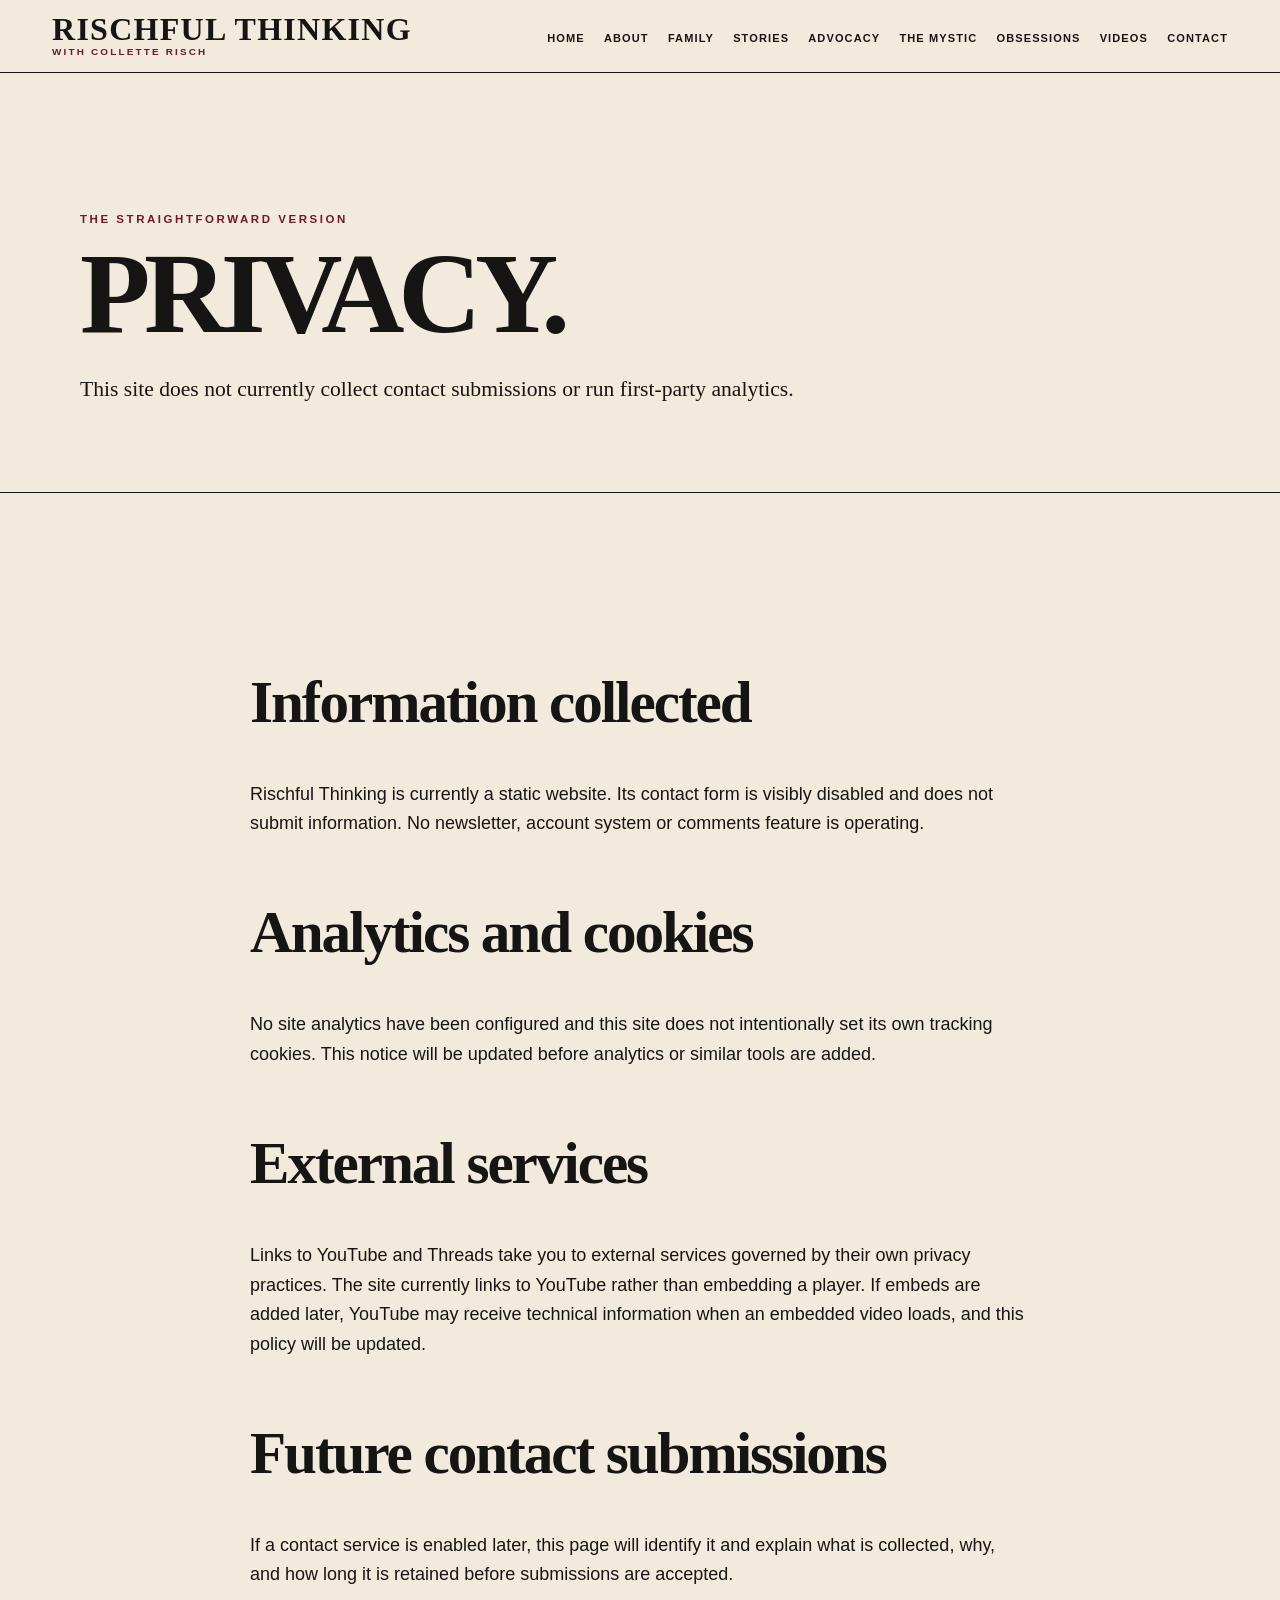
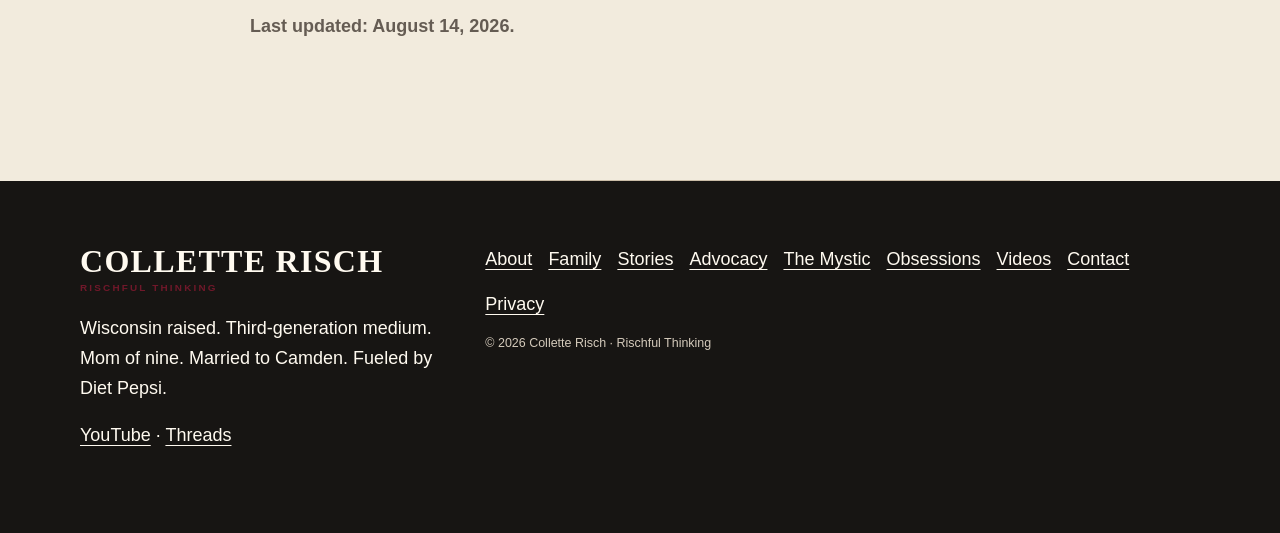
==== privacy.html @ d6f3a0db "Polish launch copy and format site sources" ====
<!doctype html>
<html lang="en">
  <head>
    <meta charset="utf-8" />
    <meta name="viewport" content="width=device-width,initial-scale=1" />
    <title>Privacy | Rischful Thinking</title>
    <meta
      name="description"
      content="Privacy information for Rischful Thinking, the website of Collette Risch."
    />
    <link rel="canonical" href="https://colletterisch.com/privacy.html" />
    <meta property="og:title" content="Privacy | Rischful Thinking" />
    <meta
      property="og:description"
      content="Privacy information for Rischful Thinking, the website of Collette Risch."
    />
    <meta property="og:url" content="https://colletterisch.com/privacy.html" />
    <meta property="og:type" content="website" />
    <meta property="og:site_name" content="Rischful Thinking" />
    <meta name="twitter:card" content="summary" />
    <meta name="twitter:title" content="Privacy | Rischful Thinking" />
    <meta
      name="twitter:description"
      content="Privacy information for Rischful Thinking, the website of Collette Risch."
    />
    <meta name="theme-color" content="#46101c" />
    <link rel="stylesheet" href="styles.css" />
    <script type="application/ld+json">
      {
        "@context": "https://schema.org",
        "@type": "WebPage",
        "name": "Privacy | Rischful Thinking",
        "url": "https://colletterisch.com/privacy.html"
      }
    </script>
    <script src="script.js" defer></script>
  </head>
  <body>
    <a class="skip" href="#main">Skip to content</a>
    <header class="masthead">
      <div class="masthead-inner">
        <a class="brand" href="index.html"
          ><strong>RISCHFUL THINKING</strong><span>with Collette Risch</span></a
        ><button
          class="nav-toggle"
          type="button"
          aria-expanded="false"
          aria-controls="primary-nav"
        >
          Menu
        </button>
        <nav class="primary-nav" id="primary-nav" aria-label="Primary">
          <ul class="nav-list">
            <li><a href="index.html">Home</a></li>
            <li><a href="about.html">About</a></li>
            <li><a href="family.html">Family</a></li>
            <li><a href="stories.html">Stories</a></li>
            <li><a href="advocacy.html">Advocacy</a></li>
            <li><a href="mystic.html">The Mystic</a></li>
            <li><a href="obsessions.html">Obsessions</a></li>
            <li><a href="videos.html">Videos</a></li>
            <li><a href="contact.html">Contact</a></li>
          </ul>
        </nav>
      </div>
    </header>
    <main id="main">
      <section class="page-hero">
        <div class="wrap">
          <p class="eyebrow">The straightforward version</p>
          <h1>PRIVACY.</h1>
          <p class="standfirst">
            This site does not currently collect contact submissions or run
            first-party analytics.
          </p>
        </div>
      </section>
      <article class="section article">
        <h2>Information collected</h2>
        <p>
          Rischful Thinking is currently a static website. Its contact form is
          visibly disabled and does not submit information. No newsletter,
          account system or comments feature is operating.
        </p>
        <h2>Analytics and cookies</h2>
        <p>
          No site analytics have been configured and this site does not
          intentionally set its own tracking cookies. This notice will be
          updated before analytics or similar tools are added.
        </p>
        <h2>External services</h2>
        <p>
          Links to YouTube and Threads take you to external services governed by
          their own privacy practices. The site currently links to YouTube
          rather than embedding a player. If embeds are added later, YouTube may
          receive technical information when an embedded video loads, and this
          policy will be updated.
        </p>
        <h2>Future contact submissions</h2>
        <p>
          If a contact service is enabled later, this page will identify it and
          explain what is collected, why, and how long it is retained before
          submissions are accepted.
        </p>
        <p class="meta">Last updated: August 14, 2026.</p>
      </article>
    </main>
    <footer class="footer">
      <div class="wrap footer-grid">
        <div>
          <a class="brand" href="index.html"
            ><strong>COLLETTE RISCH</strong><span>Rischful Thinking</span></a
          >
          <p>
            Wisconsin raised. Third-generation medium. Mom of nine. Married to
            Camden. Fueled by Diet Pepsi.
          </p>
          <p>
            <a href="https://www.youtube.com/@RischfulThinking">YouTube</a> ·
            <a href="https://www.threads.com/@collette_risch">Threads</a>
          </p>
        </div>
        <div>
          <nav aria-label="Footer">
            <a href="about.html">About</a><a href="family.html">Family</a
            ><a href="stories.html">Stories</a
            ><a href="advocacy.html">Advocacy</a
            ><a href="mystic.html">The Mystic</a
            ><a href="obsessions.html">Obsessions</a
            ><a href="videos.html">Videos</a><a href="contact.html">Contact</a
            ><a href="privacy.html">Privacy</a>
          </nav>
          <p class="fine">© 2026 Collette Risch · Rischful Thinking</p>
        </div>
      </div>
    </footer>
  </body>
</html>
---- styles.css ----
:root {
  --paper: #f2ebdd;
  --ink: #171513;
  --wine: #70182a;
  --dark: #46101c;
  --gold: #9a783f;
  --muted: #655c53;
  --line: #cbbda7;
  --white: #fffaf0;
  --serif: Georgia, "Times New Roman", serif;
  --sans: Arial, Helvetica, sans-serif;
}
* {
  box-sizing: border-box;
}
html {
  scroll-behavior: smooth;
}
body {
  margin: 0;
  background: var(--paper);
  color: var(--ink);
  font: 18px/1.65 var(--sans);
}
a {
  color: inherit;
  text-decoration-thickness: 1px;
  text-underline-offset: 0.2em;
}
a:hover {
  color: var(--wine);
}
a:focus-visible,
button:focus-visible,
input:focus-visible,
textarea:focus-visible {
  outline: 3px solid var(--gold);
  outline-offset: 4px;
}
.skip {
  position: absolute;
  left: -999px;
  top: 8px;
  background: var(--ink);
  color: white;
  padding: 0.6rem 1rem;
  z-index: 99;
}
.skip:focus {
  left: 8px;
}
.masthead {
  border-bottom: 1px solid var(--ink);
  background: rgba(242, 235, 221, 0.97);
  position: sticky;
  top: 0;
  z-index: 20;
}
.masthead-inner {
  max-width: 1240px;
  margin: auto;
  display: flex;
  align-items: center;
  justify-content: space-between;
  padding: 0.8rem 2rem;
  gap: 2rem;
}
.brand {
  text-decoration: none;
  line-height: 1;
}
.brand strong {
  font: 700 clamp(1.35rem, 3vw, 2rem)/1 var(--serif);
  letter-spacing: 0.04em;
}
.brand span {
  display: block;
  color: var(--wine);
  font: 700 0.62rem/1.5 var(--sans);
  letter-spacing: 0.22em;
  text-transform: uppercase;
}
.nav-toggle {
  display: none;
  border: 1px solid;
  background: none;
  padding: 0.65rem;
  font-weight: bold;
}
.nav-list {
  display: flex;
  list-style: none;
  margin: 0;
  padding: 0;
  gap: 1.2rem;
}
.nav-list a {
  text-decoration: none;
  text-transform: uppercase;
  font-size: 0.69rem;
  font-weight: bold;
  letter-spacing: 0.1em;
  padding: 0.6rem 0;
}
.nav-list a[aria-current="page"] {
  color: var(--wine);
  border-bottom: 2px solid;
}
.wrap {
  width: min(1120px, calc(100% - 3rem));
  margin: auto;
}
.hero {
  min-height: 88vh;
  display: grid;
  align-items: center;
  padding: 6rem 0;
  border-bottom: 1px solid;
}
.eyebrow {
  font: 700 0.72rem var(--sans);
  letter-spacing: 0.22em;
  text-transform: uppercase;
  color: var(--wine);
}
h1,
h2,
h3 {
  font-family: var(--serif);
  line-height: 0.98;
  margin-top: 0;
}
h1 {
  font-size: clamp(3.8rem, 11vw, 9rem);
  letter-spacing: -0.055em;
  margin-bottom: 1.5rem;
}
h2 {
  font-size: clamp(2.4rem, 6vw, 5.2rem);
  letter-spacing: -0.035em;
}
h3 {
  font-size: clamp(1.5rem, 3vw, 2.4rem);
}
.hero h1 small {
  font: 700 0.85rem var(--sans);
  letter-spacing: 0.2em;
  text-transform: uppercase;
  display: block;
  margin: 1rem 0;
  color: var(--wine);
}
.hero-grid,
.split {
  display: grid;
  grid-template-columns: 1.25fr 0.75fr;
  gap: clamp(2rem, 7vw, 8rem);
  align-items: end;
}
.hero-deck {
  font: italic clamp(1.8rem, 4vw, 3.4rem)/1.08 var(--serif);
  border-left: 6px solid var(--wine);
  padding-left: 1.5rem;
}
.standfirst {
  font: clamp(1.1rem, 2vw, 1.35rem)/1.55 var(--serif);
  max-width: 48rem;
}
.button {
  display: inline-block;
  background: var(--wine);
  color: white;
  text-decoration: none;
  padding: 0.8rem 1.15rem;
  font-size: 0.76rem;
  font-weight: bold;
  letter-spacing: 0.13em;
  text-transform: uppercase;
  margin-top: 1rem;
}
.button:hover {
  background: var(--dark);
  color: white;
}
.section {
  padding: clamp(4rem, 9vw, 8rem) 0;
  border-bottom: 1px solid var(--line);
}
.section.dark {
  background: var(--dark);
  color: var(--white);
}
.section.gold {
  background: var(--gold);
  color: var(--ink);
}
.kicker {
  font-size: clamp(1.45rem, 3vw, 2.2rem);
  font-family: var(--serif);
}
.copy {
  max-width: 750px;
}
.copy p {
  margin: 0 0 1.15rem;
}
.pull {
  font: italic clamp(2rem, 5vw, 4.8rem)/1.08 var(--serif);
  margin: 2.5rem 0;
  border-top: 1px solid;
  border-bottom: 1px solid;
  padding: 2rem 0;
}
.number {
  font: 700 clamp(6rem, 18vw, 15rem)/0.7 var(--serif);
  color: var(--wine);
}
.dark .number {
  color: var(--gold);
}
.grid {
  display: grid;
  grid-template-columns: repeat(3, 1fr);
  gap: 1px;
  background: var(--line);
  border: 1px solid var(--line);
}
.card {
  background: var(--paper);
  padding: 2rem;
  min-height: 250px;
  display: flex;
  flex-direction: column;
}
.card .tag {
  color: var(--wine);
  font: bold 0.68rem var(--sans);
  letter-spacing: 0.15em;
  text-transform: uppercase;
}
.card a:last-child {
  margin-top: auto;
  font-weight: bold;
}
.list-lines {
  list-style: none;
  padding: 0;
  margin: 2rem 0;
}
.list-lines li {
  border-top: 1px solid;
  padding: 0.75rem 0;
  font: bold clamp(1.05rem, 2vw, 1.5rem) var(--serif);
}
.music {
  display: grid;
  grid-template-columns: 1fr auto 1fr;
  gap: 2rem;
  align-items: center;
  text-align: center;
}
.music h2 {
  margin: 0;
}
.music span {
  font: italic 2rem var(--serif);
  color: var(--gold);
}
.page-hero {
  padding: clamp(5rem, 10vw, 9rem) 0 4rem;
  border-bottom: 1px solid;
}
.page-hero h1 {
  font-size: clamp(3.6rem, 9vw, 7.5rem);
  max-width: 1000px;
}
.article {
  max-width: 780px;
  margin: auto;
}
.article h2 {
  font-size: clamp(2rem, 5vw, 3.7rem);
  margin-top: 4rem;
}
.article p {
  margin-bottom: 1.4rem;
}
.meta {
  color: var(--muted);
  font-weight: bold;
}
.notice {
  border: 1px solid var(--gold);
  padding: 1.5rem;
  background: rgba(255, 250, 240, 0.4);
}
.footer {
  background: var(--ink);
  color: var(--white);
  padding: 4rem 0;
}
.footer-grid {
  display: grid;
  grid-template-columns: 1fr 2fr;
  gap: 3rem;
}
.footer nav {
  display: flex;
  flex-wrap: wrap;
  gap: 1rem;
}
.footer a {
  color: inherit;
}
.fine {
  font-size: 0.78rem;
  color: #d4cabb;
}
.big-end {
  font: italic clamp(2.5rem, 7vw, 6rem)/1 var(--serif);
}
@media (max-width: 850px) {
  .masthead-inner {
    padding: 0.8rem 1rem;
  }
  .nav-toggle {
    display: block;
  }
  .primary-nav {
    display: none;
    position: absolute;
    top: 100%;
    left: 0;
    right: 0;
    background: var(--paper);
    border-bottom: 1px solid;
    padding: 1rem;
  }
  .primary-nav.open {
    display: block;
  }
  .nav-list {
    display: grid;
    grid-template-columns: 1fr 1fr;
    gap: 0.25rem;
  }
  .nav-list a {
    display: block;
    padding: 0.75rem;
  }
  .hero-grid,
  .split,
  .footer-grid {
    grid-template-columns: 1fr;
  }
  .grid {
    grid-template-columns: 1fr 1fr;
  }
  .hero {
    min-height: auto;
  }
  .music {
    grid-template-columns: 1fr;
  }
  .music span {
    transform: rotate(90deg);
  }
}
@media (max-width: 560px) {
  body {
    font-size: 17px;
  }
  .wrap {
    width: min(100% - 2rem, 1120px);
  }
  .grid {
    grid-template-columns: 1fr;
  }
  .section {
    padding: 4rem 0;
  }
  h1 {
    font-size: 3.55rem;
  }
  .card {
    min-height: 220px;
  }
}
@media (prefers-reduced-motion: reduce) {
  html {
    scroll-behavior: auto;
  }
}
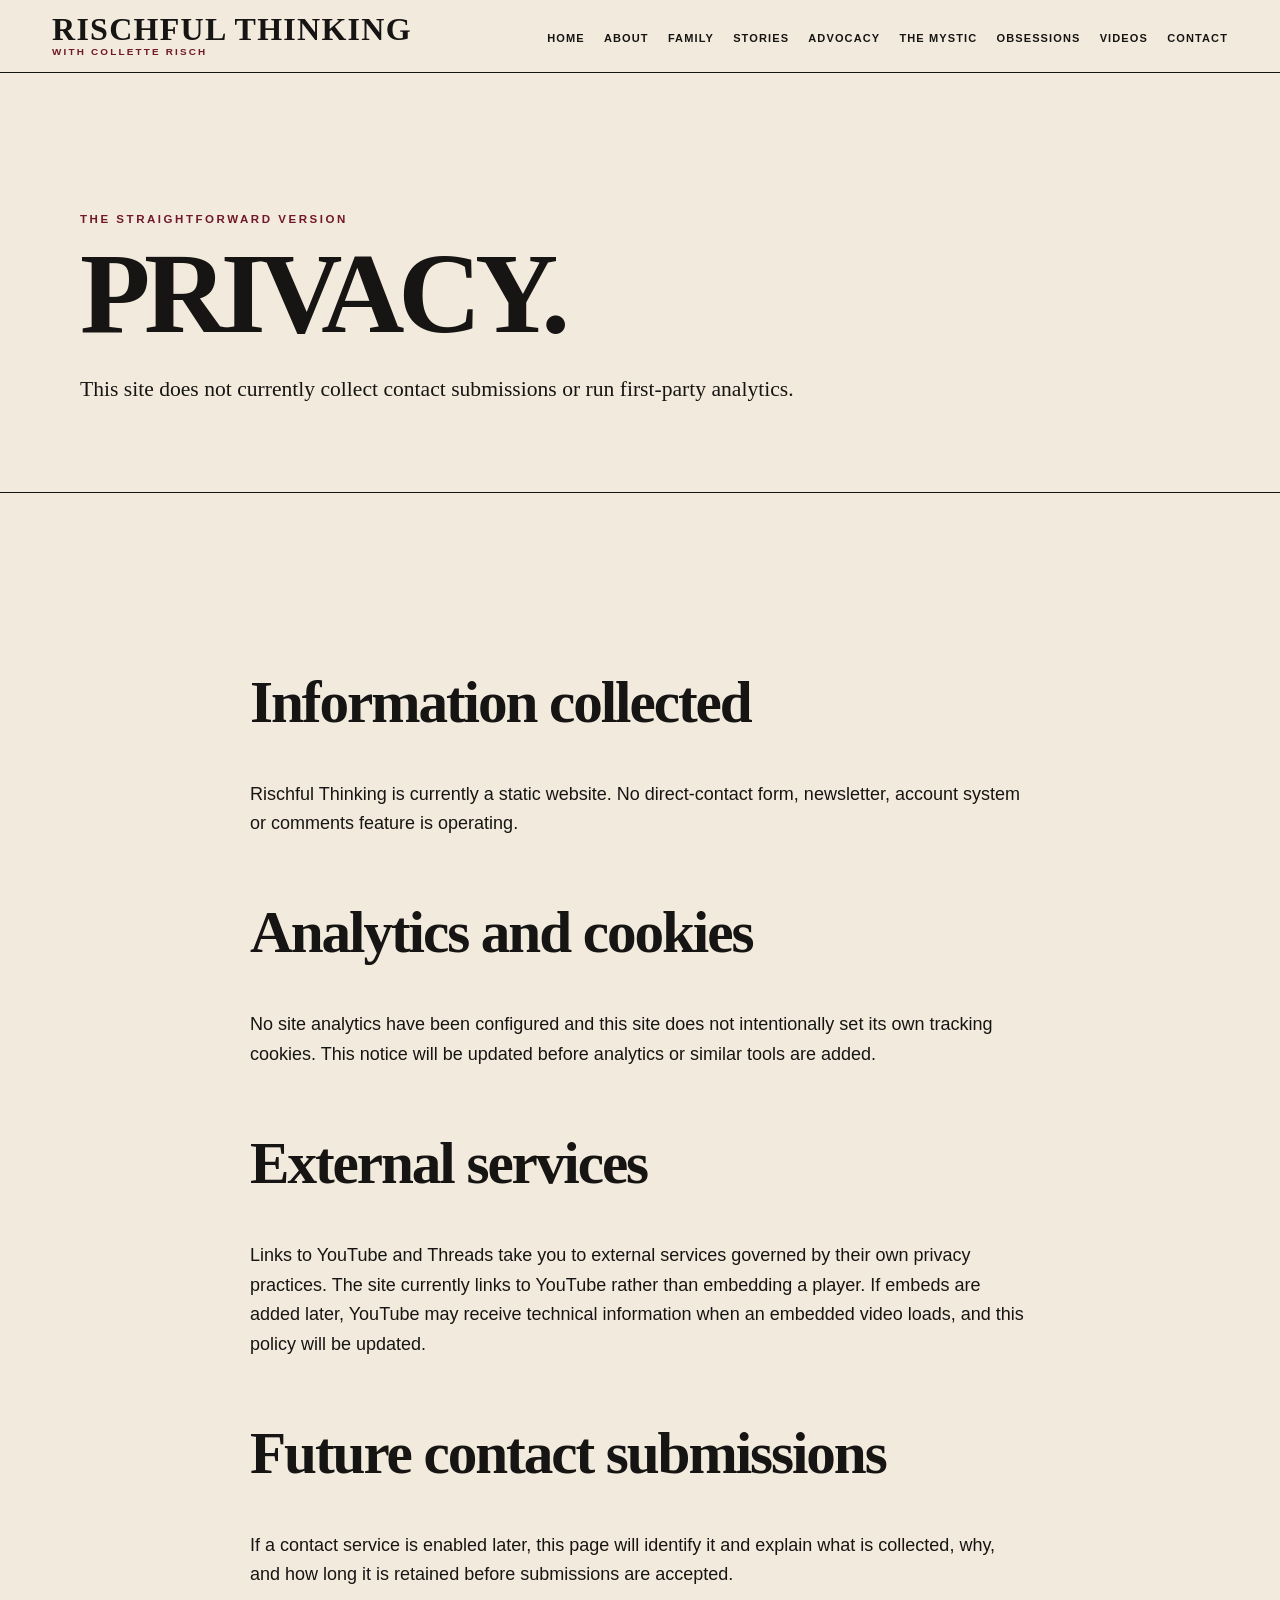
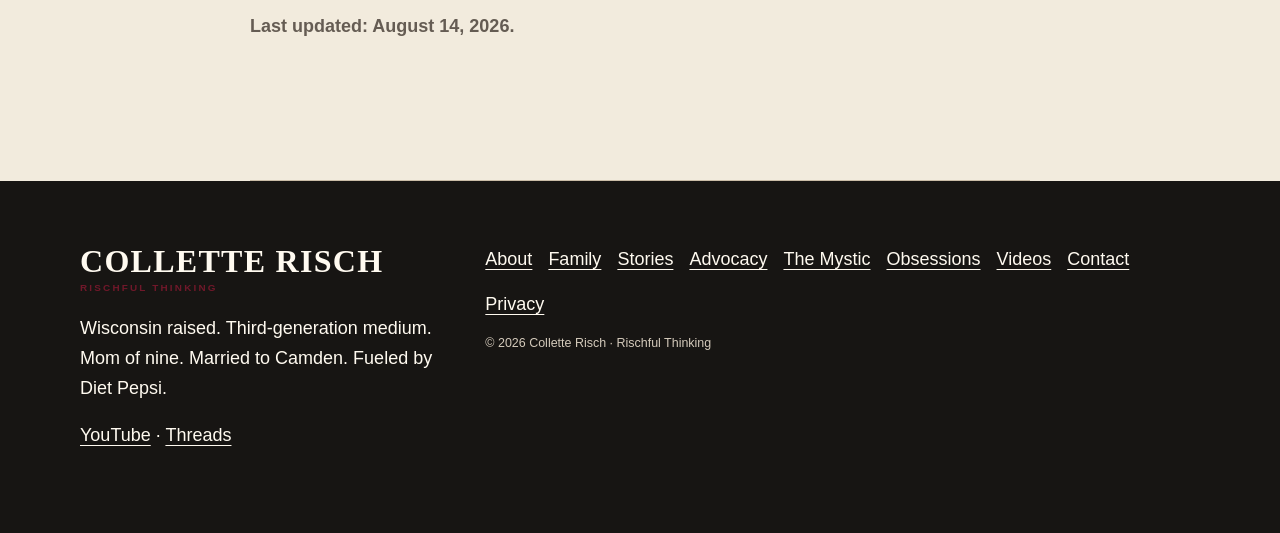
==== commit dd4fe594: "Align privacy copy with launch contact page" ====
--- a/privacy.html
+++ b/privacy.html
@@ -78,9 +78,8 @@
       <article class="section article">
         <h2>Information collected</h2>
         <p>
-          Rischful Thinking is currently a static website. Its contact form is
-          visibly disabled and does not submit information. No newsletter,
-          account system or comments feature is operating.
+          Rischful Thinking is currently a static website. No direct-contact
+          form, newsletter, account system or comments feature is operating.
         </p>
         <h2>Analytics and cookies</h2>
         <p>
